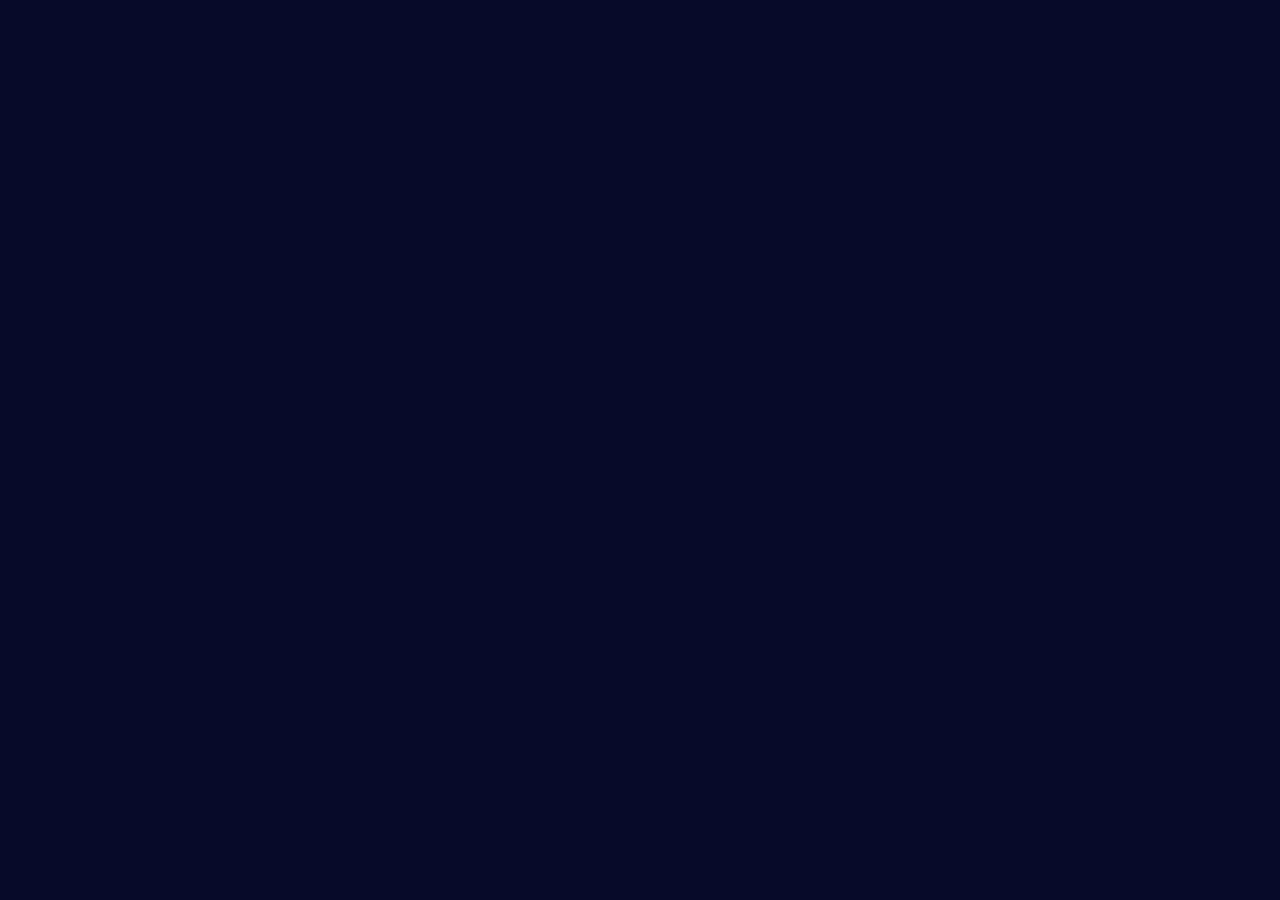
==== option-a/index.html @ 861c085f "Initial setup: design system, data, images, and build brief Complete repo for building two landing p" ====
<!DOCTYPE html>
<html lang="en">
<head>
  <meta charset="UTF-8">
  <meta name="viewport" content="width=device-width, initial-scale=1.0">
  <title>Maven — Learn from Humans</title>
  <link rel="stylesheet" href="../shared/styles.css">
</head>
<body>
  <!-- Option A: The Human Wall -->
  <!-- See README.md for full layout specs -->
  <!-- See reference/wireframes.md for dimensions -->
  <!-- Data: load from ../data/pm-skills-taxonomy.json and ../data/pm-experts.json -->
  <!-- Images: ../images/[name].jpg or .png -->
</body>
</html>
---- shared/styles.css ----
/* ============================================
   Maven Hard Launch — Shared Design System
   Extracted from maven-expert-pages
   ============================================ */

/* --- Font Faces --- */
@font-face { font-family: "STK Bureau Sans"; src: url("../fonts/STKBureauSans-Book.woff2") format("woff2"); font-weight: 400; font-style: normal; font-display: swap; }
@font-face { font-family: "STK Bureau Sans"; src: url("../fonts/STKBureauSans-BookItalic.woff2") format("woff2"); font-weight: 400; font-style: italic; font-display: swap; }
@font-face { font-family: "STK Bureau Sans"; src: url("../fonts/STKBureauSans-Medium.woff2") format("woff2"); font-weight: 500; font-style: normal; font-display: swap; }
@font-face { font-family: "STK Bureau Sans"; src: url("../fonts/STKBureauSans-MediumItalic.woff2") format("woff2"); font-weight: 500; font-style: italic; font-display: swap; }
@font-face { font-family: "STK Bureau Sans"; src: url("../fonts/STKBureauSans-SemiBold.woff2") format("woff2"); font-weight: 600; font-style: normal; font-display: swap; }
@font-face { font-family: "STK Bureau Sans"; src: url("../fonts/STKBureauSans-SemiBoldItalic.woff2") format("woff2"); font-weight: 600; font-style: italic; font-display: swap; }
@font-face { font-family: "STK Bureau Serif"; src: url("../fonts/STKBureauSerif-Light.woff2") format("woff2"); font-weight: 300; font-style: normal; font-display: swap; }
@font-face { font-family: "STK Bureau Serif"; src: url("../fonts/STKBureauSerif-Book.woff2") format("woff2"); font-weight: 400; font-style: normal; font-display: swap; }

/* --- CSS Custom Properties --- */
:root {
  /* Lapis (Blue) — Primary Brand */
  --lapis-25: #f7fbff;
  --lapis-50: #deefff;
  --lapis-100: #b2d3fa;
  --lapis-200: #71aeff;
  --lapis-300: #3e89ff;
  --lapis-400: #2465e8;
  --lapis-500: #1e51ca;
  --lapis-600: #1c41ab;
  --lapis-700: #1c368d;
  --lapis-800: #101b57;
  --lapis-900: #080c28;

  /* Lapis Accent */
  --lapis-accent-100: #d2dfff;
  --lapis-accent-200: #8da5ff;
  --lapis-accent-300: #333a5a;
  --lapis-accent-500: #1e2542;
  --lapis-accent-700: #101531;

  /* Brand tokens */
  --brand-light: #7cbeff;
  --brand-medium: #0e88ff;
  --brand-highlight: #cdff92;
  --maven-primary: #009e3d;

  /* Font stacks */
  --font-sans: "STK Bureau Sans", system-ui, -apple-system, sans-serif;
  --font-serif: "STK Bureau Serif", Georgia, "Times New Roman", serif;

  /* Grid pattern */
  --grid-color: #101b57;
  --grid-cell-size: 90px;
}

/* --- Reset --- */
*, *::before, *::after { box-sizing: border-box; margin: 0; padding: 0; }
html { -webkit-font-smoothing: antialiased; -moz-osx-font-smoothing: grayscale; }
body {
  font-family: var(--font-sans);
  font-weight: 400;
  font-size: 16px;
  line-height: 1.5;
  color: #fff;
  background-color: var(--lapis-900);
}
img { display: block; max-width: 100%; }
input { font-family: inherit; }

/* --- Typography Presets --- */
.font-serif { font-family: var(--font-serif); }
.font-sans { font-family: var(--font-sans); }

.headline-xl {
  font-family: var(--font-serif);
  font-weight: 300;
  font-size: 76px;
  line-height: 1.05;
  letter-spacing: -3px;
  font-feature-settings: 'ss01' 1;
}
.headline-lg {
  font-family: var(--font-serif);
  font-weight: 300;
  font-size: 56px;
  line-height: 1.05;
  letter-spacing: -2px;
  font-feature-settings: 'ss01' 1;
}
.headline-md {
  font-family: var(--font-serif);
  font-weight: 300;
  font-size: 40px;
  line-height: 1.1;
  letter-spacing: -1.2px;
  font-feature-settings: 'ss01' 1;
}
.body-lg { font-size: 17px; line-height: 1.55; }
.body-md { font-size: 16px; line-height: 1.5; }
.body-sm { font-size: 14px; line-height: 1.5; }
.caption { font-size: 12px; line-height: 1.4; }
.eyebrow {
  font-size: 11px;
  font-weight: 600;
  letter-spacing: 2.5px;
  text-transform: uppercase;
}

/* --- Color Utilities --- */
.text-lapis-100 { color: var(--lapis-100); }
.text-lapis-400 { color: var(--lapis-400); }
.text-brand-light { color: var(--brand-light); }
.text-muted { color: rgba(255, 255, 255, 0.45); }
.text-subtle { color: rgba(255, 255, 255, 0.35); }
.bg-lapis-900 { background-color: var(--lapis-900); }
.bg-lapis-800 { background-color: var(--lapis-800); }

/* --- Gradient Presets (from expert landing page) --- */
.gradient-fade-down {
  background: linear-gradient(to bottom,
    rgba(8,12,40,0) 0%, rgba(8,12,40,0.03) 10%, rgba(8,12,40,0.1) 22%,
    rgba(8,12,40,0.22) 33%, rgba(8,12,40,0.38) 43%, rgba(8,12,40,0.55) 52%,
    rgba(8,12,40,0.72) 61%, rgba(8,12,40,0.88) 70%, var(--lapis-900) 80%);
}
.gradient-glow-top {
  background: radial-gradient(ellipse at 50% 0%, rgba(28,54,141,0.4) 0%, transparent 60%);
}
.gradient-glow-bottom {
  background: radial-gradient(ellipse at 50% 100%, rgba(28,54,141,0.35) 0%, transparent 60%);
}

/* --- Component Patterns --- */
.pill {
  font-family: var(--font-sans);
  font-size: 11px;
  padding: 5px 12px;
  border-radius: 20px;
  cursor: pointer;
  transition: all 0.2s ease;
}
.pill--active {
  font-weight: 500;
  background-color: rgba(36, 101, 232, 0.25);
  border: 1px solid rgba(36, 101, 232, 0.4);
  color: var(--brand-light);
}
.pill--inactive {
  font-weight: 400;
  background-color: rgba(255, 255, 255, 0.04);
  border: 1px solid rgba(255, 255, 255, 0.08);
  color: rgba(255, 255, 255, 0.35);
}
.pill--inactive:hover {
  background-color: rgba(255, 255, 255, 0.08);
  color: rgba(255, 255, 255, 0.55);
}

.email-input {
  font-family: var(--font-sans);
  font-size: 14px;
  padding: 14px 20px;
  background-color: rgba(255, 255, 255, 0.06);
  border: 1px solid rgba(255, 255, 255, 0.12);
  border-radius: 8px;
  color: #fff;
  outline: none;
  width: 240px;
}
.email-input::placeholder { color: rgba(255, 255, 255, 0.35); }
.email-input:focus { border-color: rgba(36, 101, 232, 0.5); }

.cta-button {
  font-family: var(--font-sans);
  font-size: 14px;
  font-weight: 500;
  padding: 14px 24px;
  background-color: var(--brand-light);
  color: var(--lapis-900);
  border: none;
  border-radius: 8px;
  cursor: pointer;
  transition: background-color 0.2s ease;
}
.cta-button:hover { background-color: #93ccff; }

.skill-tag {
  font-family: var(--font-sans);
  font-size: 11px;
  padding: 4px 10px;
  background-color: rgba(124, 190, 255, 0.1);
  border: 1px solid rgba(124, 190, 255, 0.2);
  border-radius: 4px;
  color: rgba(124, 190, 255, 0.7);
}

/* --- Grid Pattern Background --- */
.grid-pattern {
  position: absolute;
  inset: 0;
  pointer-events: none;
  overflow: hidden;
  background-image:
    linear-gradient(to right, var(--grid-color) 1px, transparent 1px),
    linear-gradient(to bottom, var(--grid-color) 1px, transparent 1px);
  background-size: var(--grid-cell-size) var(--grid-cell-size);
  opacity: 0.4;
}

/* --- Instructor Card --- */
.instructor-card {
  border-radius: 6px;
  overflow: hidden;
  position: relative;
  display: flex;
  flex-direction: column;
  justify-content: flex-end;
  padding: 10px;
  aspect-ratio: 3/4;
  background-size: cover;
  background-position: center;
}
.instructor-card__name {
  font-family: var(--font-sans);
  font-size: 12px;
  font-weight: 500;
  color: #fff;
  position: relative;
  z-index: 1;
}
.instructor-card__skill {
  font-family: var(--font-sans);
  font-size: 10px;
  color: rgba(255, 255, 255, 0.6);
  position: relative;
  z-index: 1;
}
.instructor-card::after {
  content: '';
  position: absolute;
  inset: 0;
  background: linear-gradient(to top, rgba(8,12,40,0.8) 0%, transparent 50%);
}

/* --- Responsive --- */
@media (max-width: 768px) {
  .headline-xl { font-size: 48px; letter-spacing: -2px; }
  .headline-lg { font-size: 36px; letter-spacing: -1.5px; }
}
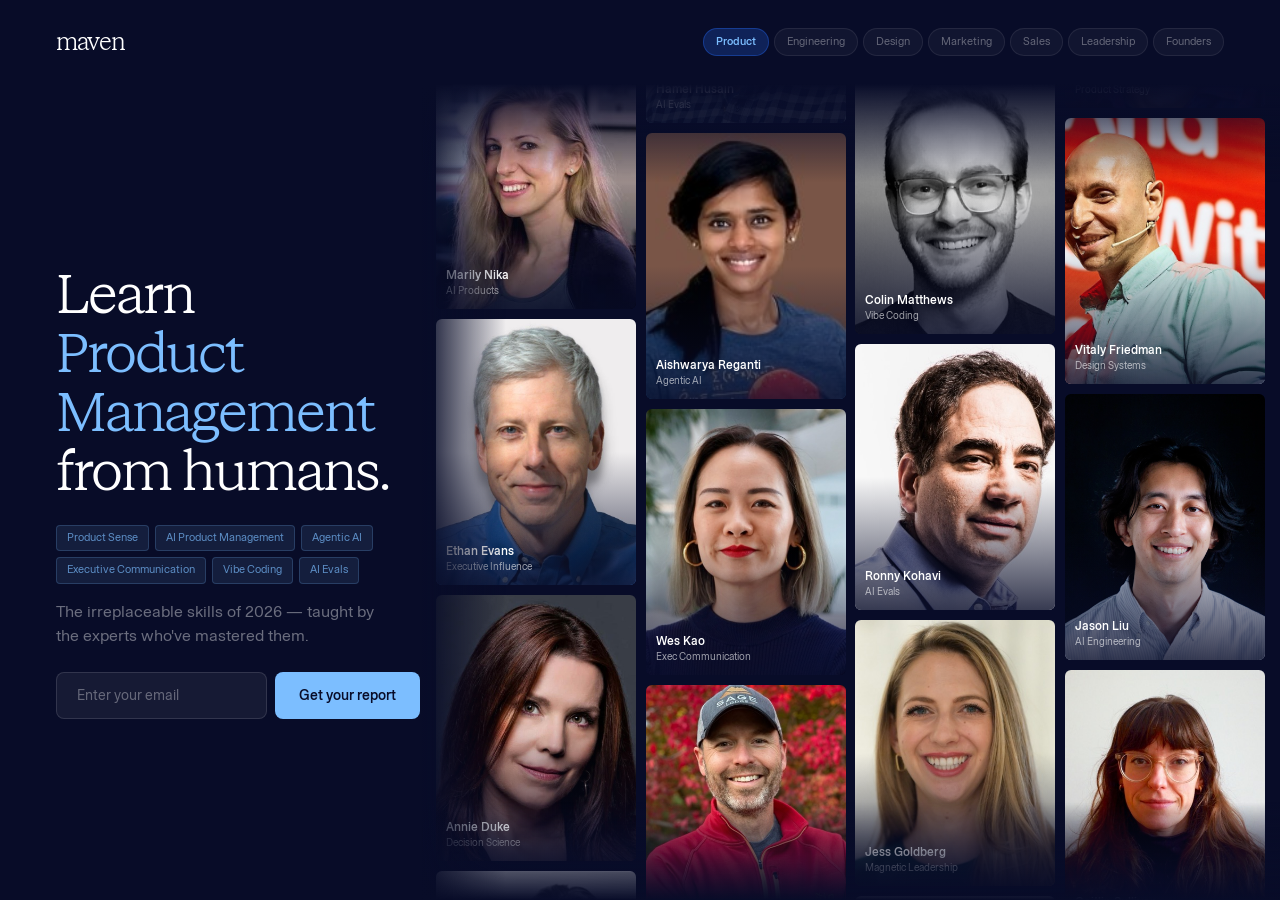
==== commit 0bf1062a: "Build landing page prototypes with interactive report charts Add three prototype variants (Option A," ====
--- a/option-a/index.html
+++ b/option-a/index.html
@@ -5,12 +5,343 @@
   <meta name="viewport" content="width=device-width, initial-scale=1.0">
   <title>Maven — Learn from Humans</title>
   <link rel="stylesheet" href="../shared/styles.css">
+  <style>
+    .page {
+      height: 100vh;
+      display: flex;
+      flex-direction: column;
+      overflow: hidden;
+    }
+
+    .nav {
+      display: flex;
+      align-items: center;
+      justify-content: space-between;
+      padding: 24px 56px;
+      position: relative;
+      z-index: 10;
+      flex-shrink: 0;
+    }
+    .nav-logo {
+      font-family: var(--font-serif);
+      font-weight: 300;
+      font-size: 24px;
+      color: #fff;
+      text-decoration: none;
+      letter-spacing: -1px;
+      font-feature-settings: 'ss01' 1;
+    }
+    .nav-pills {
+      display: flex;
+      gap: 5px;
+      user-select: none;
+    }
+
+    .split {
+      display: flex;
+      flex: 1;
+      min-height: 0;
+    }
+
+    .left-col {
+      width: 420px;
+      flex-shrink: 0;
+      padding-left: 56px;
+      display: flex;
+      flex-direction: column;
+      justify-content: center;
+      position: relative;
+      z-index: 2;
+    }
+    .hero-headline {
+      margin-bottom: 24px;
+    }
+    .hero-line {
+      display: block;
+    }
+    .hero-role {
+      color: var(--brand-light);
+    }
+    .skill-tags {
+      display: flex;
+      flex-wrap: wrap;
+      gap: 6px;
+      margin-bottom: 16px;
+    }
+    .supporting-copy {
+      color: rgba(255, 255, 255, 0.4);
+      font-size: 16px;
+      line-height: 1.5;
+      margin-bottom: 24px;
+      max-width: 340px;
+    }
+    .cta-row {
+      display: flex;
+      gap: 8px;
+    }
+    .cta-row .email-input {
+      flex: 1;
+      width: auto;
+      min-width: 0;
+    }
+    .cta-row .cta-button {
+      white-space: nowrap;
+      flex-shrink: 0;
+    }
+
+    .right-col {
+      flex: 1;
+      position: relative;
+      overflow: hidden;
+    }
+
+    .face-grid {
+      position: absolute;
+      top: 50%;
+      transform: translateY(-50%);
+      left: 0;
+      right: 0;
+      display: flex;
+      gap: 10px;
+      padding: 0 16px;
+      transition: opacity 0.35s ease;
+    }
+    .face-col {
+      flex: 1;
+      display: flex;
+      flex-direction: column;
+      gap: 10px;
+      will-change: transform;
+    }
+    .face-col:nth-child(1) { transform: translateY(-40px); }
+    .face-col:nth-child(2) { transform: translateY(50px); }
+    .face-col:nth-child(3) { transform: translateY(-15px); }
+    .face-col:nth-child(4) { transform: translateY(35px); }
+
+    .face-overlay {
+      position: absolute;
+      inset: 0;
+      pointer-events: none;
+      z-index: 1;
+      background:
+        linear-gradient(to bottom, var(--lapis-900) 0%, transparent 12%),
+        linear-gradient(to top, var(--lapis-900) 0%, transparent 12%),
+        linear-gradient(to right, var(--lapis-900) 0%, transparent 10%);
+    }
+
+    .instructor-card {
+      transition: transform 0.3s ease;
+      cursor: default;
+    }
+    .instructor-card:hover {
+      transform: scale(1.03);
+      z-index: 2;
+    }
+
+    @keyframes slideOut {
+      from { opacity: 1; transform: translateY(0); }
+      to   { opacity: 0; transform: translateY(-10px); }
+    }
+    @keyframes slideIn {
+      from { opacity: 0; transform: translateY(10px); }
+      to   { opacity: 1; transform: translateY(0); }
+    }
+    .animate-out { animation: slideOut 0.25s ease forwards; }
+    .animate-in  { animation: slideIn 0.3s ease forwards; }
+  </style>
 </head>
 <body>
-  <!-- Option A: The Human Wall -->
-  <!-- See README.md for full layout specs -->
-  <!-- See reference/wireframes.md for dimensions -->
-  <!-- Data: load from ../data/pm-skills-taxonomy.json and ../data/pm-experts.json -->
-  <!-- Images: ../images/[name].jpg or .png -->
+  <div class="page">
+    <nav class="nav">
+      <a class="nav-logo" href="#">maven</a>
+      <div class="nav-pills" id="navPills"></div>
+    </nav>
+    <main class="split">
+      <div class="left-col">
+        <h1 class="hero-headline headline-lg">
+          <span class="hero-line">Learn</span>
+          <span class="hero-line hero-role" id="heroRole">Product Management</span>
+          <span class="hero-line">from humans.</span>
+        </h1>
+        <div class="skill-tags" id="skillTags"></div>
+        <p class="supporting-copy">The irreplaceable skills of 2026 — taught by the experts who've mastered them.</p>
+        <div class="cta-row">
+          <input type="email" class="email-input" placeholder="Enter your email">
+          <button class="cta-button">Get your report</button>
+        </div>
+      </div>
+      <div class="right-col">
+        <div class="face-grid" id="faceGrid"></div>
+        <div class="face-overlay"></div>
+      </div>
+    </main>
+  </div>
+
+  <script>
+    const ROLES = [
+      {
+        name: 'Product',
+        label: 'Product Management',
+        skills: ['Product Sense', 'AI Product Management', 'Agentic AI', 'Executive Communication', 'Vibe Coding', 'AI Evals']
+      },
+      {
+        name: 'Engineering',
+        label: 'Engineering',
+        skills: ['Systems Design', 'AI/ML Engineering', 'DevOps & Infra', 'Backend Architecture', 'Code Quality', 'AI Evals']
+      },
+      {
+        name: 'Design',
+        label: 'Design',
+        skills: ['UX Research', 'Interaction Design', 'Design Systems', 'Visual Design', 'Prototyping', 'AI Design Tools']
+      },
+      {
+        name: 'Marketing',
+        label: 'Marketing',
+        skills: ['Growth Strategy', 'Content Marketing', 'SEO & SEM', 'Brand Strategy', 'Marketing Analytics', 'AI Marketing']
+      },
+      {
+        name: 'Sales',
+        label: 'Sales',
+        skills: ['Enterprise Sales', 'Sales Operations', 'Account Management', 'Negotiation', 'CRM Strategy', 'AI Sales Tools']
+      },
+      {
+        name: 'Leadership',
+        label: 'Leadership',
+        skills: ['Strategic Planning', 'Team Building', 'Change Management', 'Decision Making', 'Executive Presence', 'AI Strategy']
+      },
+      {
+        name: 'Founders',
+        label: 'Entrepreneurship',
+        skills: ['Fundraising', 'Product-Market Fit', 'Hiring & Culture', 'Go-to-Market', 'Financial Planning', 'AI Strategy']
+      }
+    ];
+
+    const GRID_COLUMNS = [
+      [
+        { name: 'Shreyas Doshi', skill: 'Product Sense', img: 'shreyas-doshi.png' },
+        { name: 'Marily Nika', skill: 'AI Products', img: 'marily-nika.jpg' },
+        { name: 'Ethan Evans', skill: 'Executive Influence', img: 'ethan-evans.jpg' },
+        { name: 'Annie Duke', skill: 'Decision Science', img: 'annie-duke.jpg' },
+        { name: 'Elena Luneva', skill: 'Product Design', img: 'elena-luneva.png' },
+      ],
+      [
+        { name: 'Hamel Husain', skill: 'AI Evals', img: 'hamel-husain.jpg' },
+        { name: 'Aishwarya Reganti', skill: 'Agentic AI', img: 'aishwarya-reganti.jpg' },
+        { name: 'Wes Kao', skill: 'Exec Communication', img: 'wes-kao.jpg' },
+        { name: 'Dave Kline', skill: 'Leadership', img: 'dave-kline.jpg' },
+        { name: 'Shaw Talebi', skill: 'Data Science', img: 'shaw-talebi.jpg' },
+      ],
+      [
+        { name: 'Mahesh Yadav', skill: 'Product Sense', img: 'mahesh-yadav.png' },
+        { name: 'Colin Matthews', skill: 'Vibe Coding', img: 'colin-matthews.png' },
+        { name: 'Ronny Kohavi', skill: 'AI Evals', img: 'ronny-kohavi.jpg' },
+        { name: 'Jess Goldberg', skill: 'Magnetic Leadership', img: 'jess-goldberg.jpg' },
+        { name: 'Hilary Gridley', skill: 'Product Ops', img: 'hilary-gridley.png' },
+      ],
+      [
+        { name: 'Ben Erez', skill: 'Product Strategy', img: 'ben-erez.jpg' },
+        { name: 'Vitaly Friedman', skill: 'Design Systems', img: 'vitaly-friedman.jpg' },
+        { name: 'Jason Liu', skill: 'AI Engineering', img: 'jason-liu.png' },
+        { name: 'Caitlin Sullivan', skill: 'User Research', img: 'caitlin-sullivan.jpg' },
+        { name: 'Everett Berry', skill: 'Growth Strategy', img: 'everett-berry.jpg' },
+      ]
+    ];
+
+    let activeIndex = 0;
+    let rotationInterval = null;
+    let resumeTimeout = null;
+    let isTransitioning = false;
+
+    function renderPills() {
+      const container = document.getElementById('navPills');
+      container.innerHTML = ROLES.map((role, i) =>
+        `<span class="pill ${i === 0 ? 'pill--active' : 'pill--inactive'} nav-pill" data-index="${i}">${role.name}</span>`
+      ).join('');
+
+      container.addEventListener('click', (e) => {
+        const pill = e.target.closest('.nav-pill');
+        if (!pill) return;
+        const index = parseInt(pill.dataset.index);
+        setActiveRole(index);
+        pauseRotation();
+      });
+    }
+
+    function renderSkillTags(skills) {
+      return skills.map(s => `<span class="skill-tag">${s}</span>`).join('');
+    }
+
+    function renderFaceGrid() {
+      const container = document.getElementById('faceGrid');
+      container.innerHTML = GRID_COLUMNS.map(col =>
+        `<div class="face-col">${col.map(inst =>
+          `<div class="instructor-card" style="background-image: url('../images/${inst.img}')">
+            <span class="instructor-card__name">${inst.name}</span>
+            <span class="instructor-card__skill">${inst.skill}</span>
+          </div>`
+        ).join('')}</div>`
+      ).join('');
+    }
+
+    function updatePills(index) {
+      document.querySelectorAll('.nav-pill').forEach((pill, i) => {
+        pill.className = `pill ${i === index ? 'pill--active' : 'pill--inactive'} nav-pill`;
+      });
+    }
+
+    function setActiveRole(index) {
+      if (index === activeIndex || isTransitioning) return;
+      isTransitioning = true;
+
+      const roleEl = document.getElementById('heroRole');
+      const tagsEl = document.getElementById('skillTags');
+      const gridEl = document.getElementById('faceGrid');
+
+      updatePills(index);
+
+      roleEl.classList.add('animate-out');
+      tagsEl.classList.add('animate-out');
+      gridEl.style.opacity = '0.5';
+
+      setTimeout(() => {
+        roleEl.textContent = ROLES[index].label;
+        tagsEl.innerHTML = renderSkillTags(ROLES[index].skills);
+
+        roleEl.classList.remove('animate-out');
+        roleEl.classList.add('animate-in');
+        tagsEl.classList.remove('animate-out');
+        tagsEl.classList.add('animate-in');
+        gridEl.style.opacity = '1';
+
+        setTimeout(() => {
+          roleEl.classList.remove('animate-in');
+          tagsEl.classList.remove('animate-in');
+          activeIndex = index;
+          isTransitioning = false;
+        }, 300);
+      }, 250);
+    }
+
+    function startRotation() {
+      rotationInterval = setInterval(() => {
+        const next = (activeIndex + 1) % ROLES.length;
+        setActiveRole(next);
+      }, 5000);
+    }
+
+    function pauseRotation() {
+      clearInterval(rotationInterval);
+      rotationInterval = null;
+      clearTimeout(resumeTimeout);
+      resumeTimeout = setTimeout(startRotation, 12000);
+    }
+
+    document.addEventListener('DOMContentLoaded', () => {
+      renderPills();
+      document.getElementById('skillTags').innerHTML = renderSkillTags(ROLES[0].skills);
+      renderFaceGrid();
+      startRotation();
+    });
+  </script>
 </body>
 </html>
